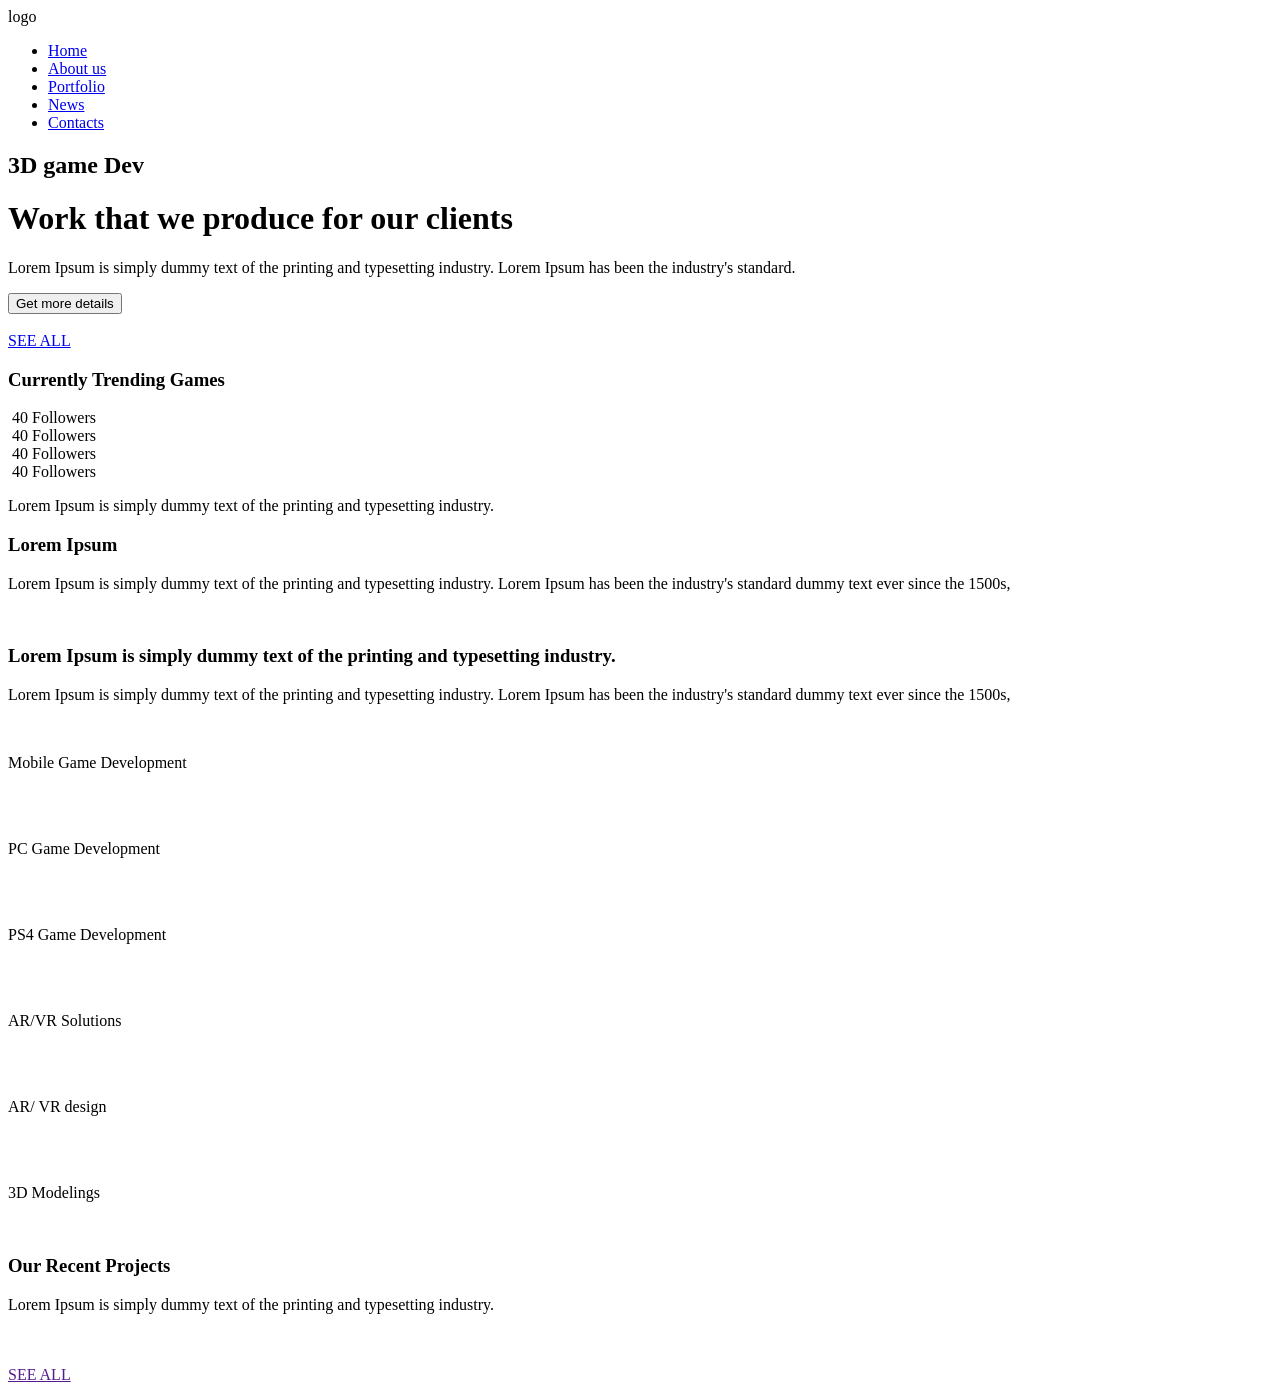
==== index.html @ 563092b5 "Add files via upload" ====
<!DOCTYPE html>
<html lang="en">
<head>
    <meta charset="UTF-8">
    <meta name="viewport" content="width=device-width, initial-scale=1.0">
    <title>Game Website</title>
    <link rel="stylesheet" href = "/css/main.css">
</head>
<body>
    <div class="wrapper">
        <header class = "container">
            <span class = "logo">logo</span>
            <nav>
             <ul>
                  <li class = "active"><a href = "#">Home</a></li>
                  <li><a href = "#">About us</a></li>
                 <li><a href = "#">Portfolio</a></li>
                 <li><a href = "#">News</a></li>
                 <li class = "btn"><a href = "#">Contacts</a></li>
              </ul>
         </nav>
        </header>

         <div class="hero container">
            <div class="hero--info">
                <h2>3D game Dev</h2>
                <h1>Work that we produce for our clients</h1>
                <p>Lorem Ipsum is simply dummy text of the printing and typesetting industry. Lorem Ipsum has been the industry's standard.</p>
                <button class="btn">Get more details</button>
            </div>
            <img src="img/joystick.svg" alt="">
        </div>
        <div class="container trending">
            <a href="#" class="see-all">SEE ALL</a>
            <h3>Currently Trending Games</h3>
            <div class="games">
                <div class="block">
                    <img src="/img/game1.png" alt="">
                    <span><img src="/img/fire.svg" alt="">40 Followers</span>
                </div>
                <div class="block">
                    <img src="/img/game2.png" alt="">
                    <span><img src="/img/fire.svg" alt="">40 Followers</span>
                </div>
                <div class="block">
                    <img src="/img/game3.png" alt="">
                    <span><img src="/img/fire.svg" alt="">40 Followers</span>
                </div>
                <div class="block">
                    <img src="/img/game4.png" alt="">
                    <span><img src="/img/fire.svg" alt="">40 Followers</span>
                </div>
            </div>
        </div>
        <div class="container big-text">
            <p>Lorem Ipsum is simply dummy text of the printing and typesetting industry.</p>
        </div>
        <div class="conteiner banner">
            <h3>Lorem Ipsum</h3>
            <p>Lorem Ipsum is simply dummy text of the printing and typesetting industry. Lorem Ipsum has been the industry's standard dummy text ever since the 1500s,</p>
        <img src="/img/banner.png" alt="">
        </div>
    </div>
    <div class="features">
        <div class="container">
            <h3>Lorem Ipsum is simply dummy text of the printing and typesetting industry.</h3>
            <p>Lorem Ipsum is simply dummy text of the printing and typesetting industry. Lorem Ipsum has been the industry's standard dummy text ever since the 1500s,</p>
            <div class="info">
                <div class="block">
                    <img src="/img/feature1.png" alt="">
                    <p>Mobile Game Development</p>
                    <img src="/img/arrow.png" alt="">
                </div>
                <div class="block">
                    <img src="/img/feature2.png" alt="">
                    <p>PC Game Development</p>
                    <img src="/img/arrow.png" alt="">
                </div>
                <div class="block">
                    <img src="/img/feature3.png" alt="">
                    <p>PS4 Game Development</p>
                    <img src="/img/arrow.png" alt="">
                </div>
                <div class="block">
                    <img src="/img/feature4.png" alt="">
                    <p>AR/VR Solutions</p>
                    <img src="/img/arrow.png" alt="">
                </div>
                <div class="block">
                    <img src="/img/feature5.png" alt="">
                    <p>AR/ VR design</p>
                    <img src="/img/arrow.png" alt="">
                </div>
                <div class="block">
                    <img src="/img/feature6.png" alt="">
                    <p>3D Modelings</p>
                    <img src="/img/arrow.png" alt="">
                </div>
            </div>
        </div>
    </div>
    <div class="wrapper">
        <div class="conteiner projects">
            <h3>Our Recent Projects</h3>
            <p>Lorem Ipsum is simply dummy text of the printing and typesetting industry. </p>
            <div class="images">
                <img src="/img/Project1.png" alt="">
                <img src="/img/Project2.png" alt="">
                <img src="/img/Project3.png" alt="">
            </div>
            <div class="images">
                <img src="/img/Project4.png" alt="">
                <img src="/img/Project5.png" alt="">
                <img src="/img/Project6.png" alt="">
            </div>
            <a href="" class="see-all">SEE ALL</a>
        </div>
    </div>
</body>
</html>
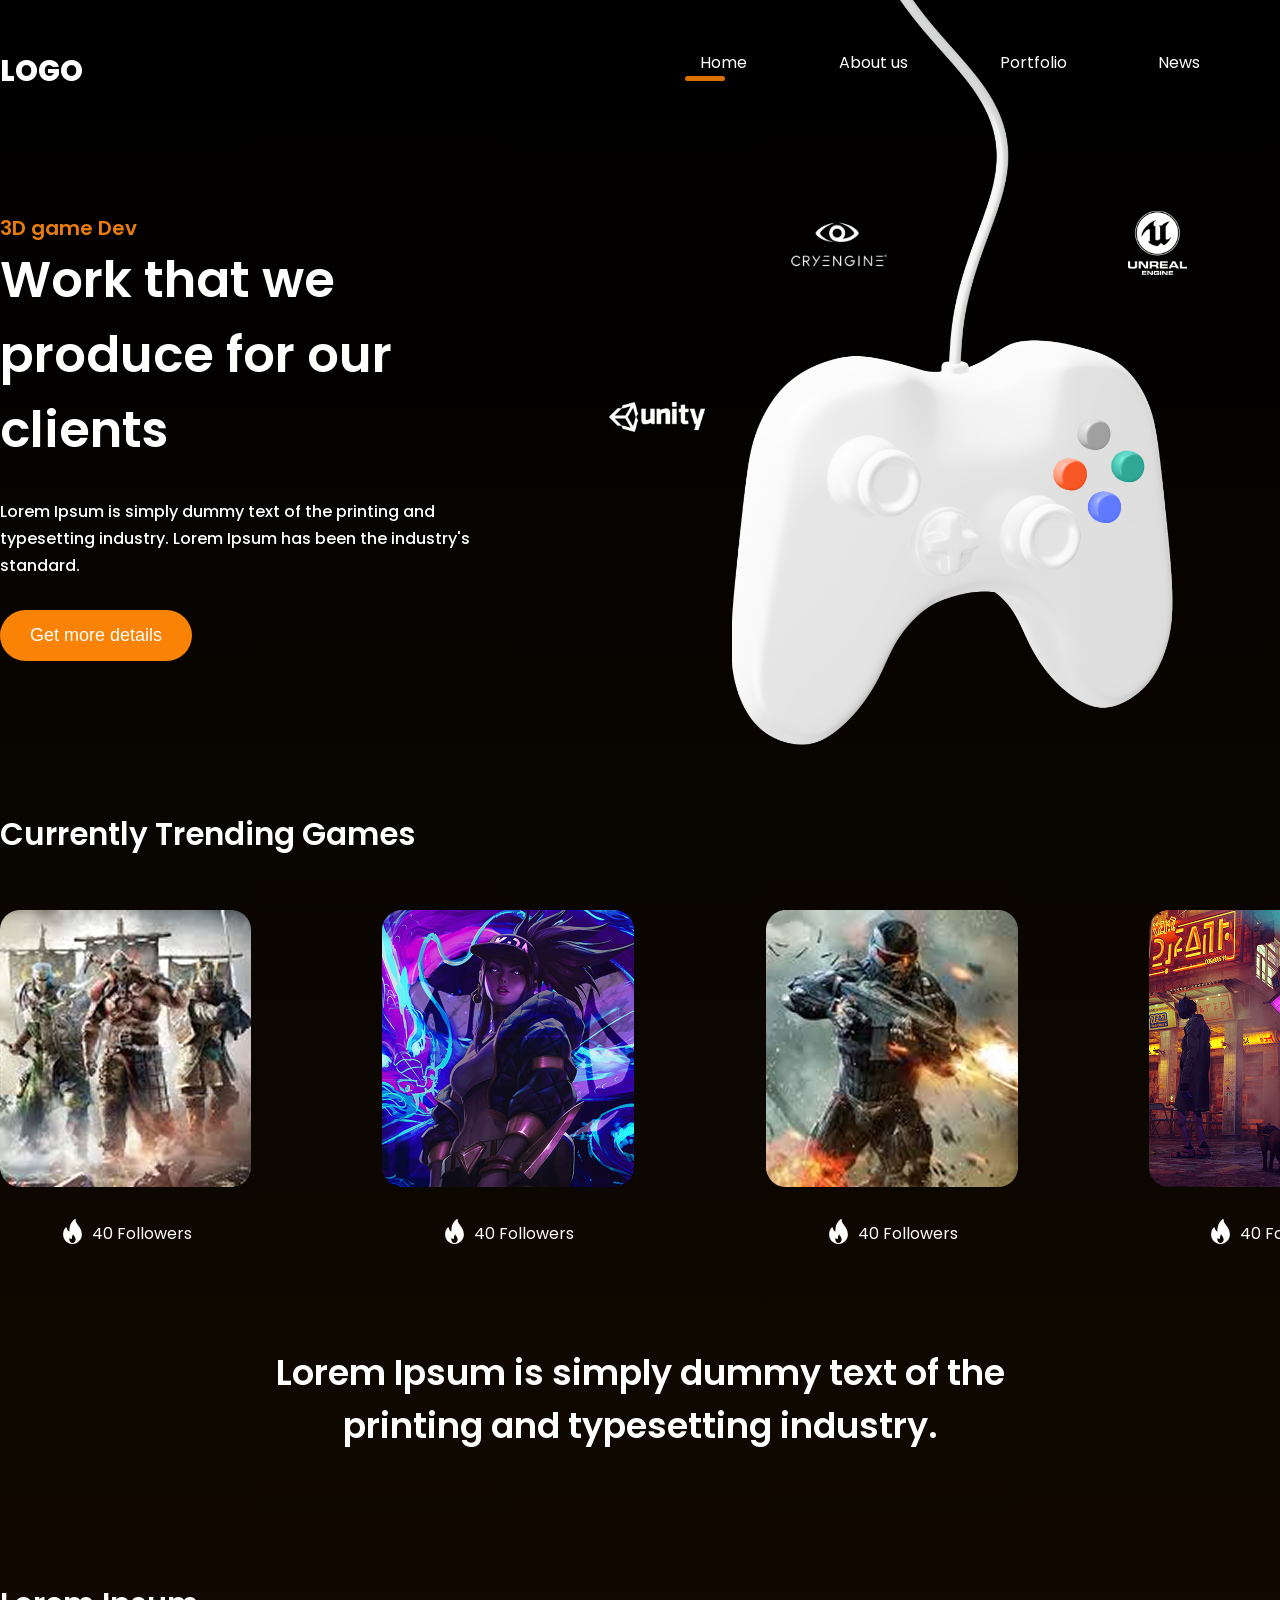
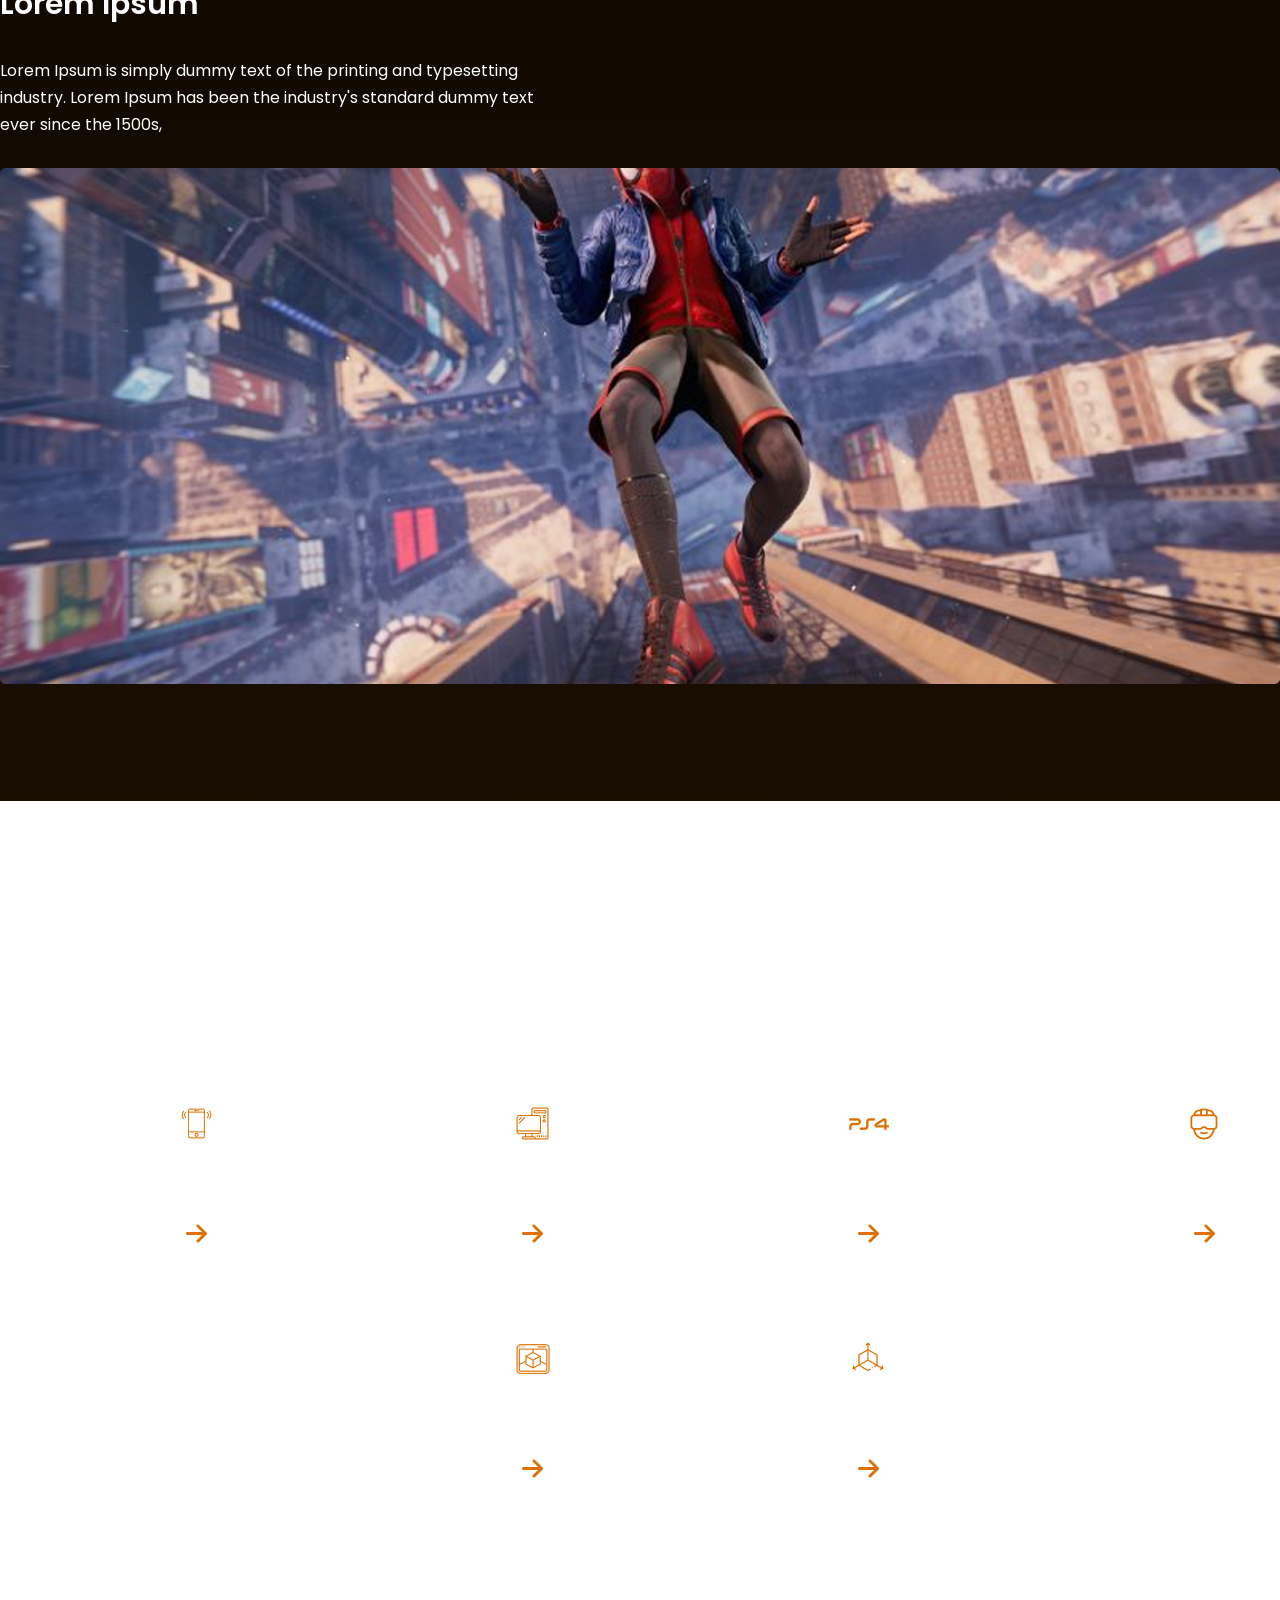
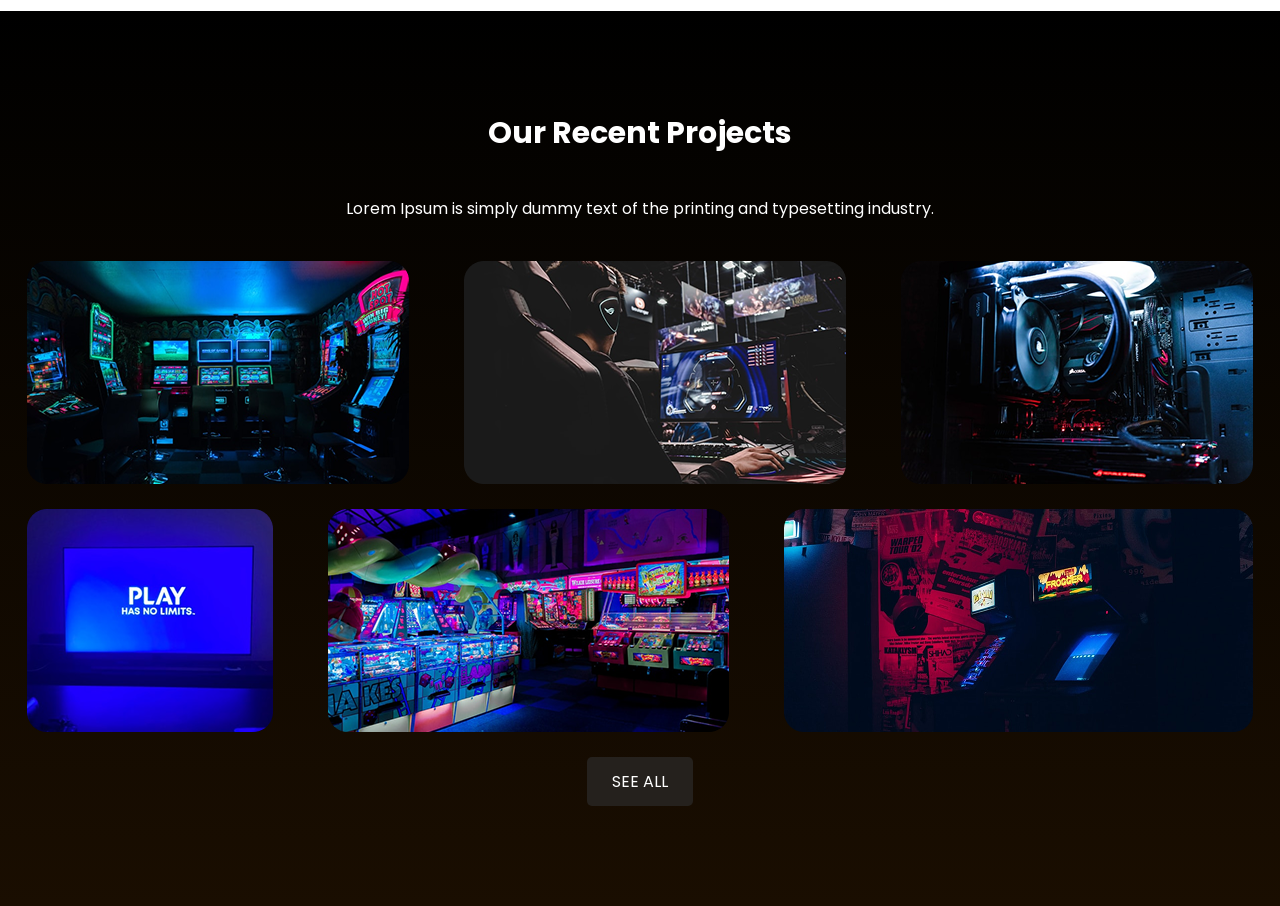
==== commit e8711ce0: "Add files via upload" ====
--- a/index.html
+++ b/index.html
@@ -4,7 +4,7 @@
     <meta charset="UTF-8">
     <meta name="viewport" content="width=device-width, initial-scale=1.0">
     <title>Game Website</title>
-    <link rel="stylesheet" href = "/css/main.css">
+    <link rel="stylesheet" href="/css/main.css">
 </head>
 <body>
     <div class="wrapper">
--- a/css/main.css
+++ b/css/main.css
@@ -0,0 +1,241 @@
+@import url('https://fonts.googleapis.com/css2?family=Poppins:ital,wght@0,100;0,200;0,300;0,400;0,500;0,600;0,700;0,800;0,900;1,100;1,200;1,300;1,400;1,500;1,600;1,700;1,800;1,900&display=swap');
+* {
+    margin: 0;
+    padding: 0;
+}
+
+body {
+    font-family: 'Poppins', sans-serif;
+    font-weight: 400;
+    color: #fff;
+    font-size: 16px;
+}
+a {
+    text-decoration: none; 
+}
+img {
+    max-width: 100%
+}
+.wrapper{
+    background: linear-gradient(180deg,rgba(0, 0, 0, 1) 0%, rgba(26, 14, 1, 1) 100%);
+    width: 100%
+}
+.container{
+    width: 1400px;
+    margin: 0 auto;
+}
+header {
+    padding: 50px 0;
+}
+header .logo{
+    text-transform: uppercase;
+    font-size: 29px;
+    font-weight: 800;
+}
+
+header nav{
+    float: right;
+    width: 50%;
+}
+
+header nav ul{
+    list-style: none;
+    display: flex;
+    justify-content: space-between;
+    z-index: 2;
+    position: relative;
+}
+header nav ul li{
+    display: inline-block;
+}
+header nav ul li a{
+    color: #fff;
+}
+
+header nav ul li.active::after {
+    content: '';
+    display: block;
+    width: 40px;
+    height: 5px;
+    background: #DC7000;
+    position: relative;
+    border-radius: 10px;
+    top: 1px;
+    left: -15px;
+}
+
+header nav ul li:not(.active):not(.btn) a:hover {
+    border-bottom: 5px solid #DC7000;
+}
+
+header nav ul li.btn a {
+    background: #FA9021;
+    padding: 9px 17px;
+    border-radius: 5px;
+    transition: all 500ms ease;
+}
+
+header nav ul li.btn a:hover{
+    background: #a02604;
+}
+
+.hero {
+    padding-bottom: 100px;
+    position: relative;
+    z-index: 1;
+}
+.hero--info {
+    width: 530px;
+    padding-top: 70px;
+}
+.hero--info h2 {
+    color: #E87D0E;
+    font-size: 20px;
+    font-weight: 600;
+}
+.hero--info h1 {
+    font-size: 50px;
+    font-weight: 600;
+}
+
+.hero--info p {
+    font-weight: 500;
+    line-height: 170%;
+    margin: 30px 0;
+}
+.hero--info .btn {
+    background:#FA8305;
+    color:#fff;
+    border-radius: 50px;
+    padding: 15px 30px;
+    border: 0;
+    transition: all 500ms ease;
+    font-size: 18px;
+}
+.hero--info .btn:hover {
+    cursor: pointer;
+    transform: scale(1.1);
+}
+.hero img {
+    position: absolute;
+    top: -150px;
+    right: 0;
+}
+.trending{
+    padding-top: 50px;
+}
+.trending h3{
+    font-weight:600;
+    font-size:31px
+}
+
+.trending .see-all, .projects .see-all{
+    color: #fff;
+    background: #25211d;
+    border-radius: 5px;
+    padding: 12px 23px;
+    float: right;
+    display: block;
+    transition: all 500ms ease;
+}
+
+.trending .see-all:hover, .projects .see-all:hover{
+    transform: scale(1.1);
+}
+.trending .games{
+    display: flex;
+    justify-content: space-between;
+    width: 100%;
+    padding: 50px 0;
+}
+
+.trending .games span{
+    display: block;
+    text-align:center;
+    margin-top: 20px;
+}
+
+.trending .games span img{
+    position:relative;
+    top: 5px;
+    margin-right: 7px;
+}
+
+.big-text {
+    padding: 50px 0;
+    font-size: 35px;
+    font-weight: 600;
+    text-align: center;
+    width: 800px;
+}
+.banner {
+    padding: 80px 0;
+}
+.banner h3{
+    font-size: 30px;
+    font-weight: 600;
+    margin-bottom: 30px;
+}
+
+.banner p{
+    line-height: 170%;
+    margin-bottom: 30px;
+    width: 550px;
+}
+
+.banner img{
+    width: 100%;
+    margin-bottom: 30px;
+}
+.features{
+    background: url('/img/BG.png') no-repeat center center fixed;
+    background-size: cover;
+    padding: 80px 0;
+}
+
+.features h3, 
+.features p{
+    margin-bottom: 20px;
+    text-align: center;
+    max-width: 800px;
+    margin-left: auto;
+    margin-right: auto;
+}
+.features h3{
+    font-size: 30px;
+}
+.features .info{
+    display: flex;
+    justify-content: center;
+    flex-wrap: wrap;
+}
+.features .info .block{
+    text-align: center;
+    width: 20%;
+    margin: 30px 2%;
+}
+.features .info .block img{
+    margin-bottom: 15px;
+}
+.projects {
+    padding: 100px 0;
+}
+.projects h3 {
+    font-size: 30px;
+    text-align: center;
+}
+.projects p {
+    margin: 40px 0;
+    text-align: center;
+}
+.projects .images{
+    display: flex;
+    justify-content: space-around;
+    margin-bottom: 25px;
+}
+.projects .see-all{
+    float: none;
+    width: 60px;
+    text-align: center;
+    margin: 0 auto;
+}
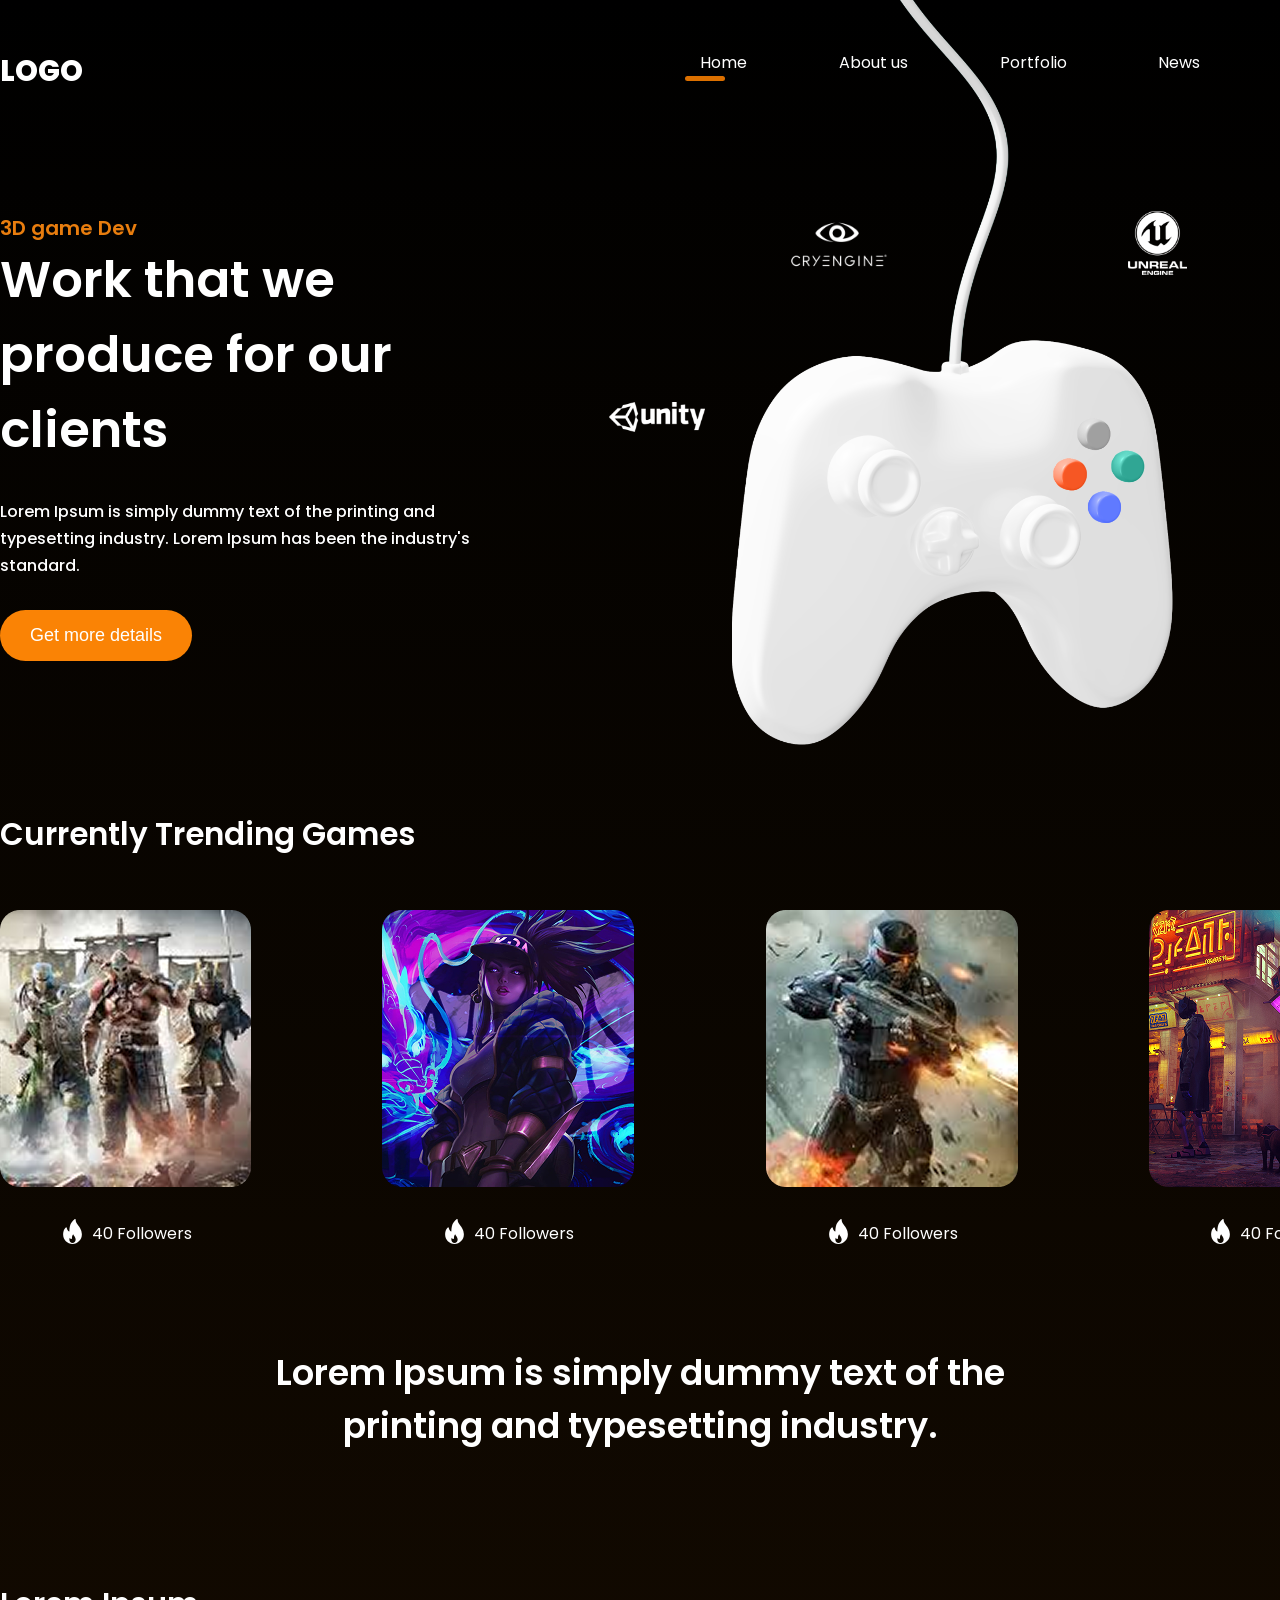
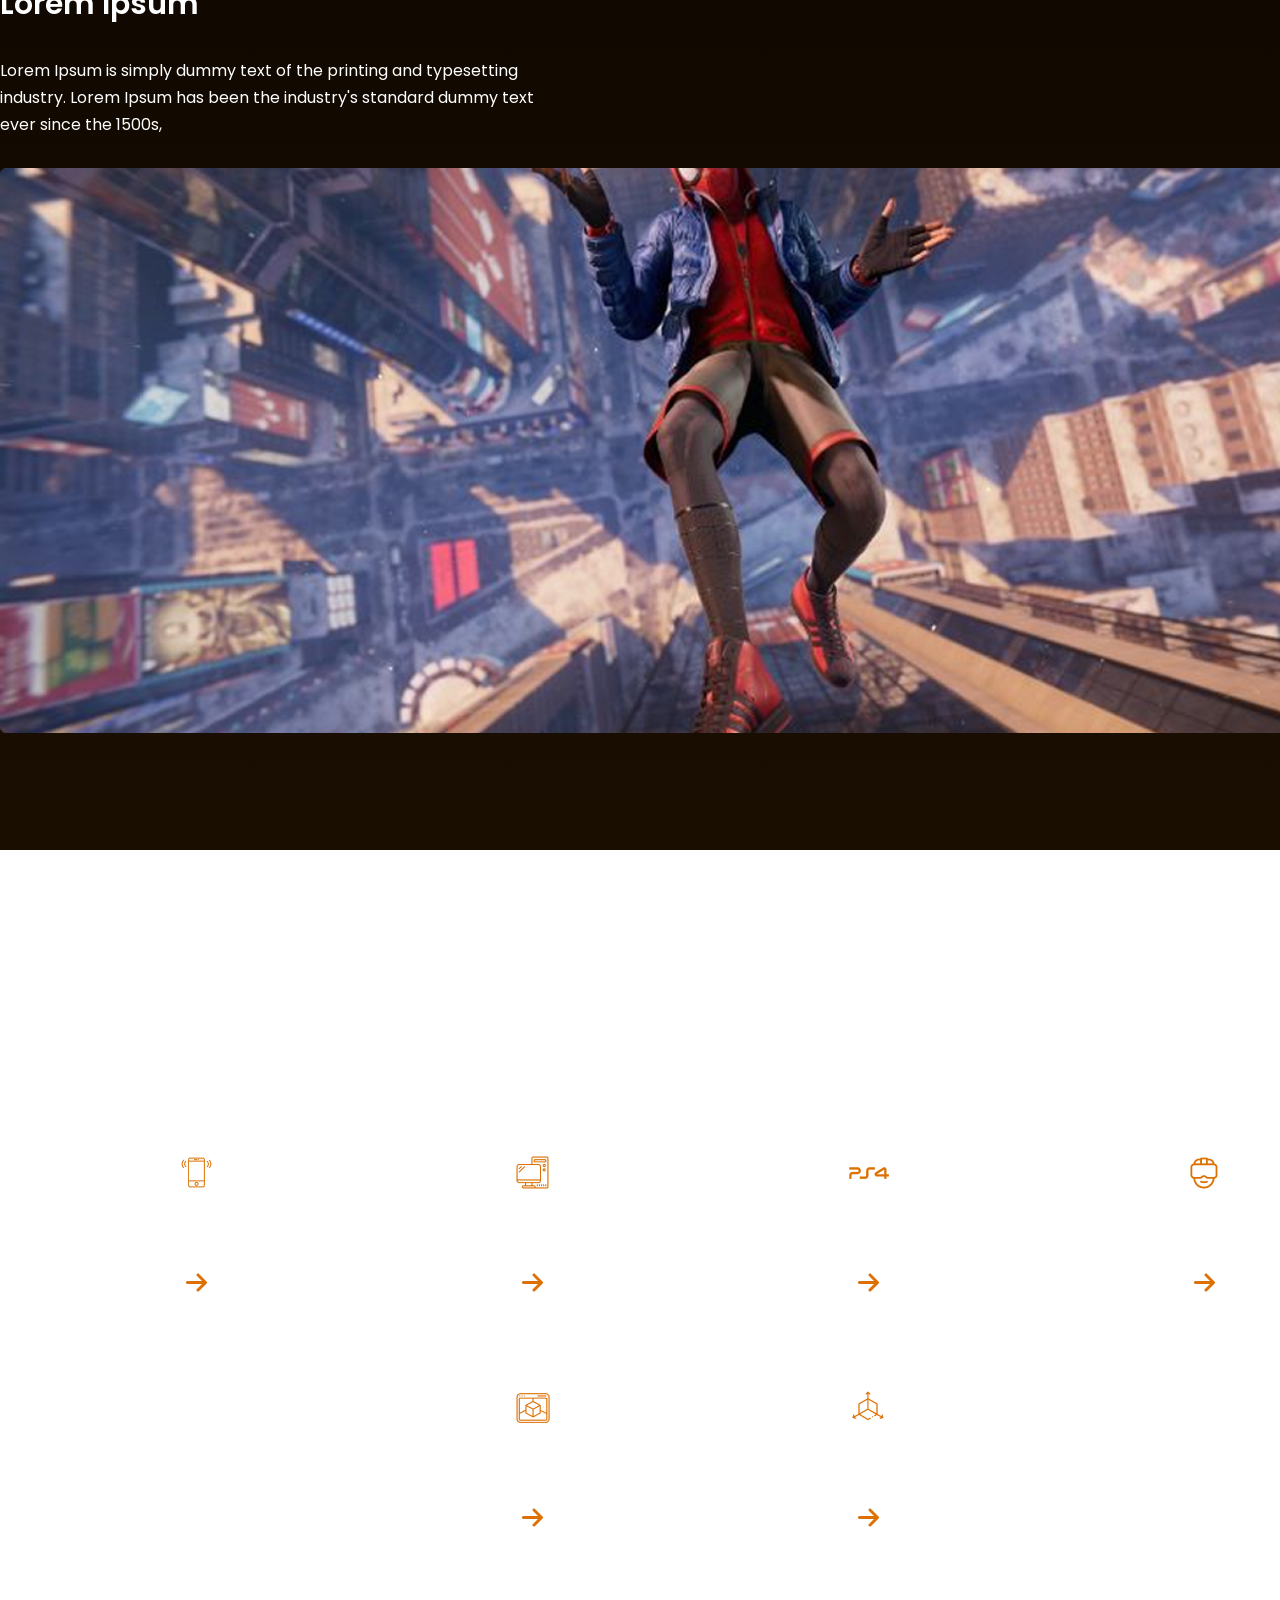
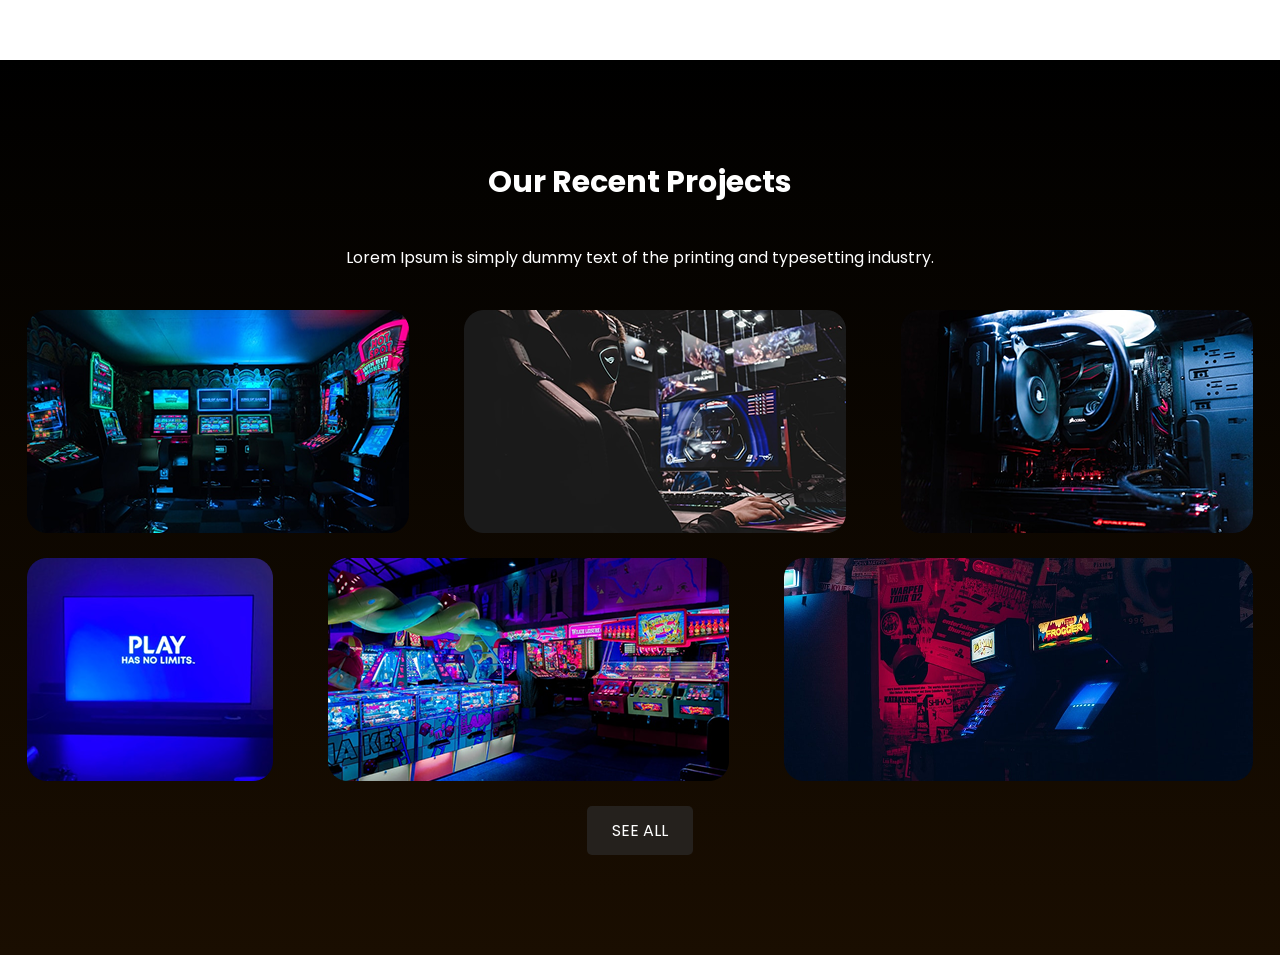
==== commit cf44a74c: "Add files via upload" ====
--- a/index.html
+++ b/index.html
@@ -4,7 +4,7 @@
     <meta charset="UTF-8">
     <meta name="viewport" content="width=device-width, initial-scale=1.0">
     <title>Game Website</title>
-    <link rel="stylesheet" href="/css/main.css">
+    <link rel="stylesheet" href="css/main.css">
 </head>
 <body>
     <div class="wrapper">
@@ -35,30 +35,30 @@
             <h3>Currently Trending Games</h3>
             <div class="games">
                 <div class="block">
-                    <img src="/img/game1.png" alt="">
-                    <span><img src="/img/fire.svg" alt="">40 Followers</span>
+                    <img src="img/game1.png" alt="">
+                    <span><img src="img/fire.svg" alt="">40 Followers</span>
                 </div>
                 <div class="block">
-                    <img src="/img/game2.png" alt="">
-                    <span><img src="/img/fire.svg" alt="">40 Followers</span>
+                    <img src="img/game2.png" alt="">
+                    <span><img src="img/fire.svg" alt="">40 Followers</span>
                 </div>
                 <div class="block">
-                    <img src="/img/game3.png" alt="">
-                    <span><img src="/img/fire.svg" alt="">40 Followers</span>
+                    <img src="img/game3.png" alt="">
+                    <span><img src="img/fire.svg" alt="">40 Followers</span>
                 </div>
                 <div class="block">
-                    <img src="/img/game4.png" alt="">
-                    <span><img src="/img/fire.svg" alt="">40 Followers</span>
+                    <img src="img/game4.png" alt="">
+                    <span><img src="img/fire.svg" alt="">40 Followers</span>
                 </div>
             </div>
         </div>
         <div class="container big-text">
             <p>Lorem Ipsum is simply dummy text of the printing and typesetting industry.</p>
         </div>
-        <div class="conteiner banner">
+        <div class="container banner">
             <h3>Lorem Ipsum</h3>
             <p>Lorem Ipsum is simply dummy text of the printing and typesetting industry. Lorem Ipsum has been the industry's standard dummy text ever since the 1500s,</p>
-        <img src="/img/banner.png" alt="">
+            <img src="img/banner.png" alt="">
         </div>
     </div>
     <div class="features">
@@ -67,34 +67,34 @@
             <p>Lorem Ipsum is simply dummy text of the printing and typesetting industry. Lorem Ipsum has been the industry's standard dummy text ever since the 1500s,</p>
             <div class="info">
                 <div class="block">
-                    <img src="/img/feature1.png" alt="">
+                    <img src="img/feature1.png" alt="">
                     <p>Mobile Game Development</p>
-                    <img src="/img/arrow.png" alt="">
+                    <img src="img/arrow.png" alt="">
                 </div>
                 <div class="block">
-                    <img src="/img/feature2.png" alt="">
+                    <img src="img/feature2.png" alt="">
                     <p>PC Game Development</p>
-                    <img src="/img/arrow.png" alt="">
+                    <img src="img/arrow.png" alt="">
                 </div>
                 <div class="block">
-                    <img src="/img/feature3.png" alt="">
+                    <img src="img/feature3.png" alt="">
                     <p>PS4 Game Development</p>
-                    <img src="/img/arrow.png" alt="">
+                    <img src="img/arrow.png" alt="">
                 </div>
                 <div class="block">
-                    <img src="/img/feature4.png" alt="">
+                    <img src="img/feature4.png" alt="">
                     <p>AR/VR Solutions</p>
-                    <img src="/img/arrow.png" alt="">
+                    <img src="img/arrow.png" alt="">
                 </div>
                 <div class="block">
-                    <img src="/img/feature5.png" alt="">
+                    <img src="img/feature5.png" alt="">
                     <p>AR/ VR design</p>
-                    <img src="/img/arrow.png" alt="">
+                    <img src="img/arrow.png" alt="">
                 </div>
                 <div class="block">
-                    <img src="/img/feature6.png" alt="">
+                    <img src="img/feature6.png" alt="">
                     <p>3D Modelings</p>
-                    <img src="/img/arrow.png" alt="">
+                    <img src="img/arrow.png" alt="">
                 </div>
             </div>
         </div>
@@ -104,14 +104,14 @@
             <h3>Our Recent Projects</h3>
             <p>Lorem Ipsum is simply dummy text of the printing and typesetting industry. </p>
             <div class="images">
-                <img src="/img/Project1.png" alt="">
-                <img src="/img/Project2.png" alt="">
-                <img src="/img/Project3.png" alt="">
+                <img src="img/Project1.png" alt="">
+                <img src="img/Project2.png" alt="">
+                <img src="img/Project3.png" alt="">
             </div>
             <div class="images">
-                <img src="/img/Project4.png" alt="">
-                <img src="/img/Project5.png" alt="">
-                <img src="/img/Project6.png" alt="">
+                <img src="img/Project4.png" alt="">
+                <img src="img/Project5.png" alt="">
+                <img src="img/Project6.png" alt="">
             </div>
             <a href="" class="see-all">SEE ALL</a>
         </div>
--- a/css/main.css
+++ b/css/main.css
@@ -181,6 +181,7 @@
     line-height: 170%;
     margin-bottom: 30px;
     width: 550px;
+
 }
 
 .banner img{
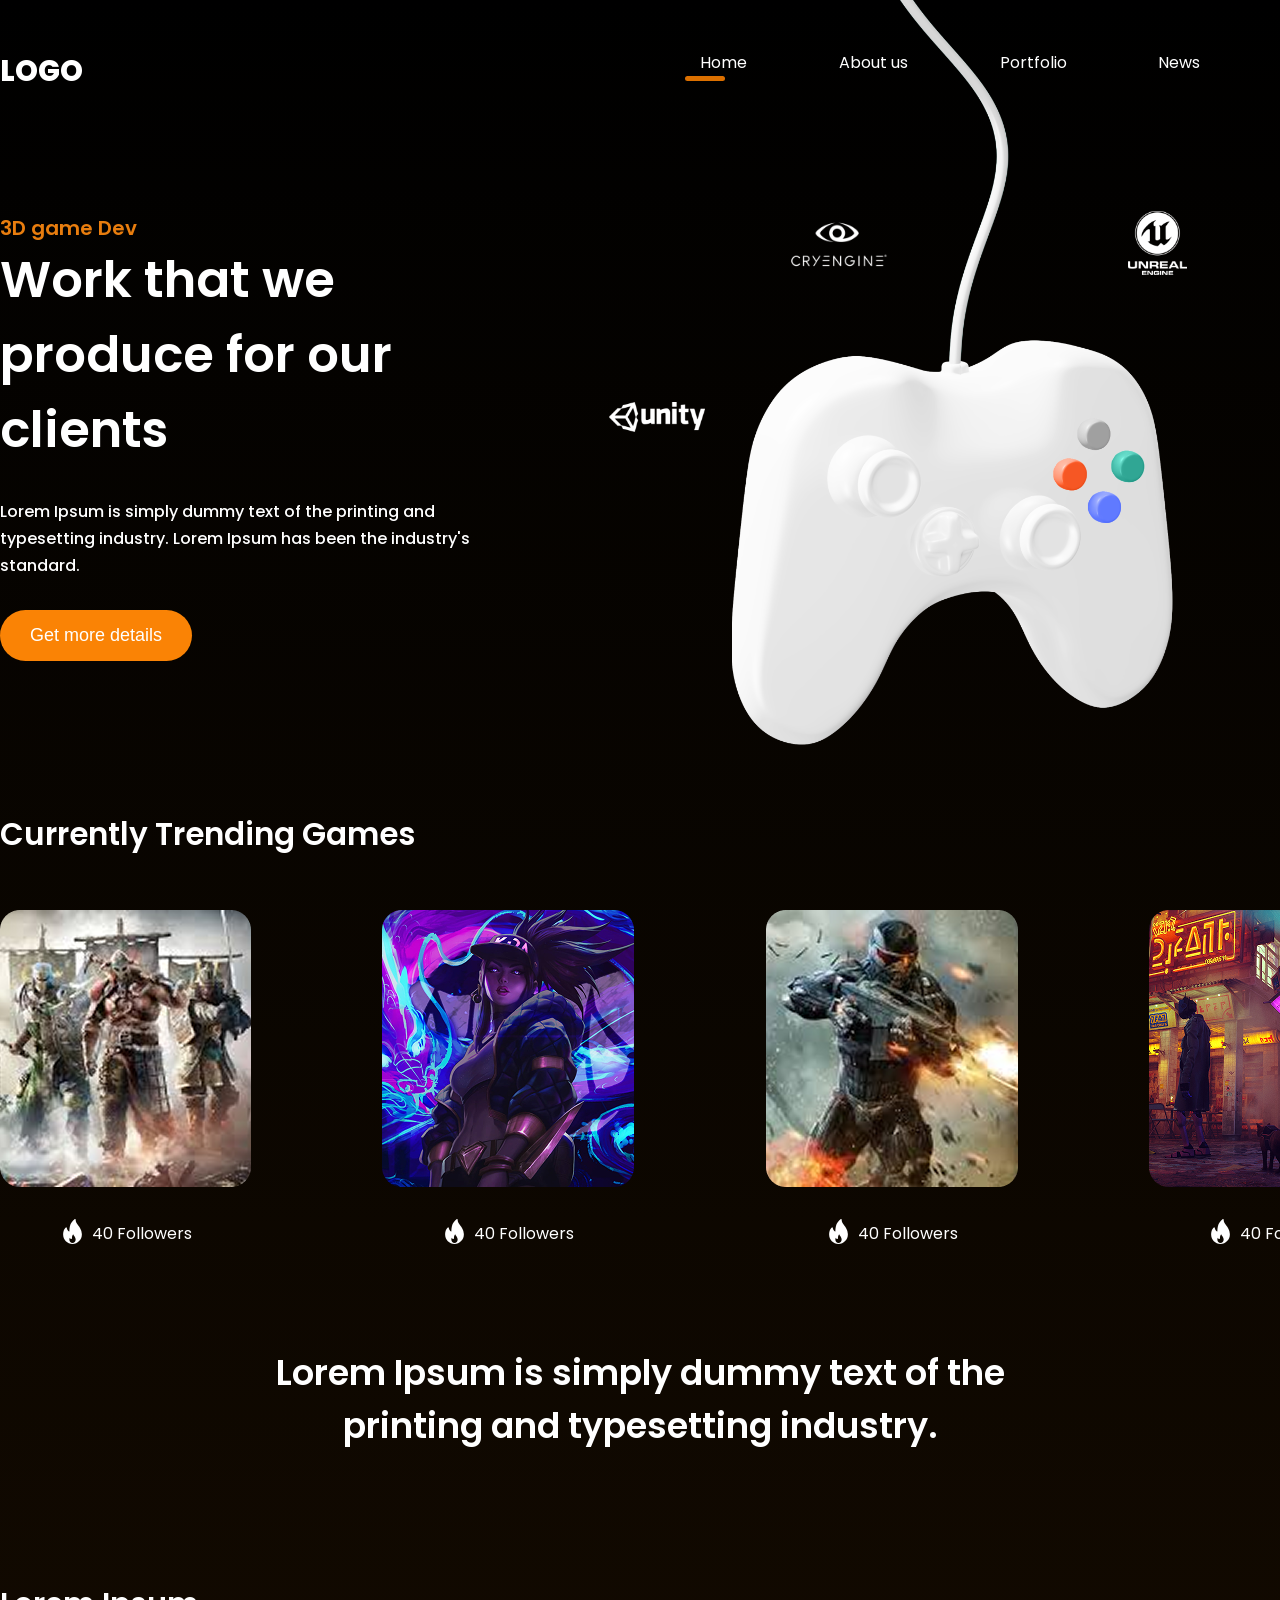
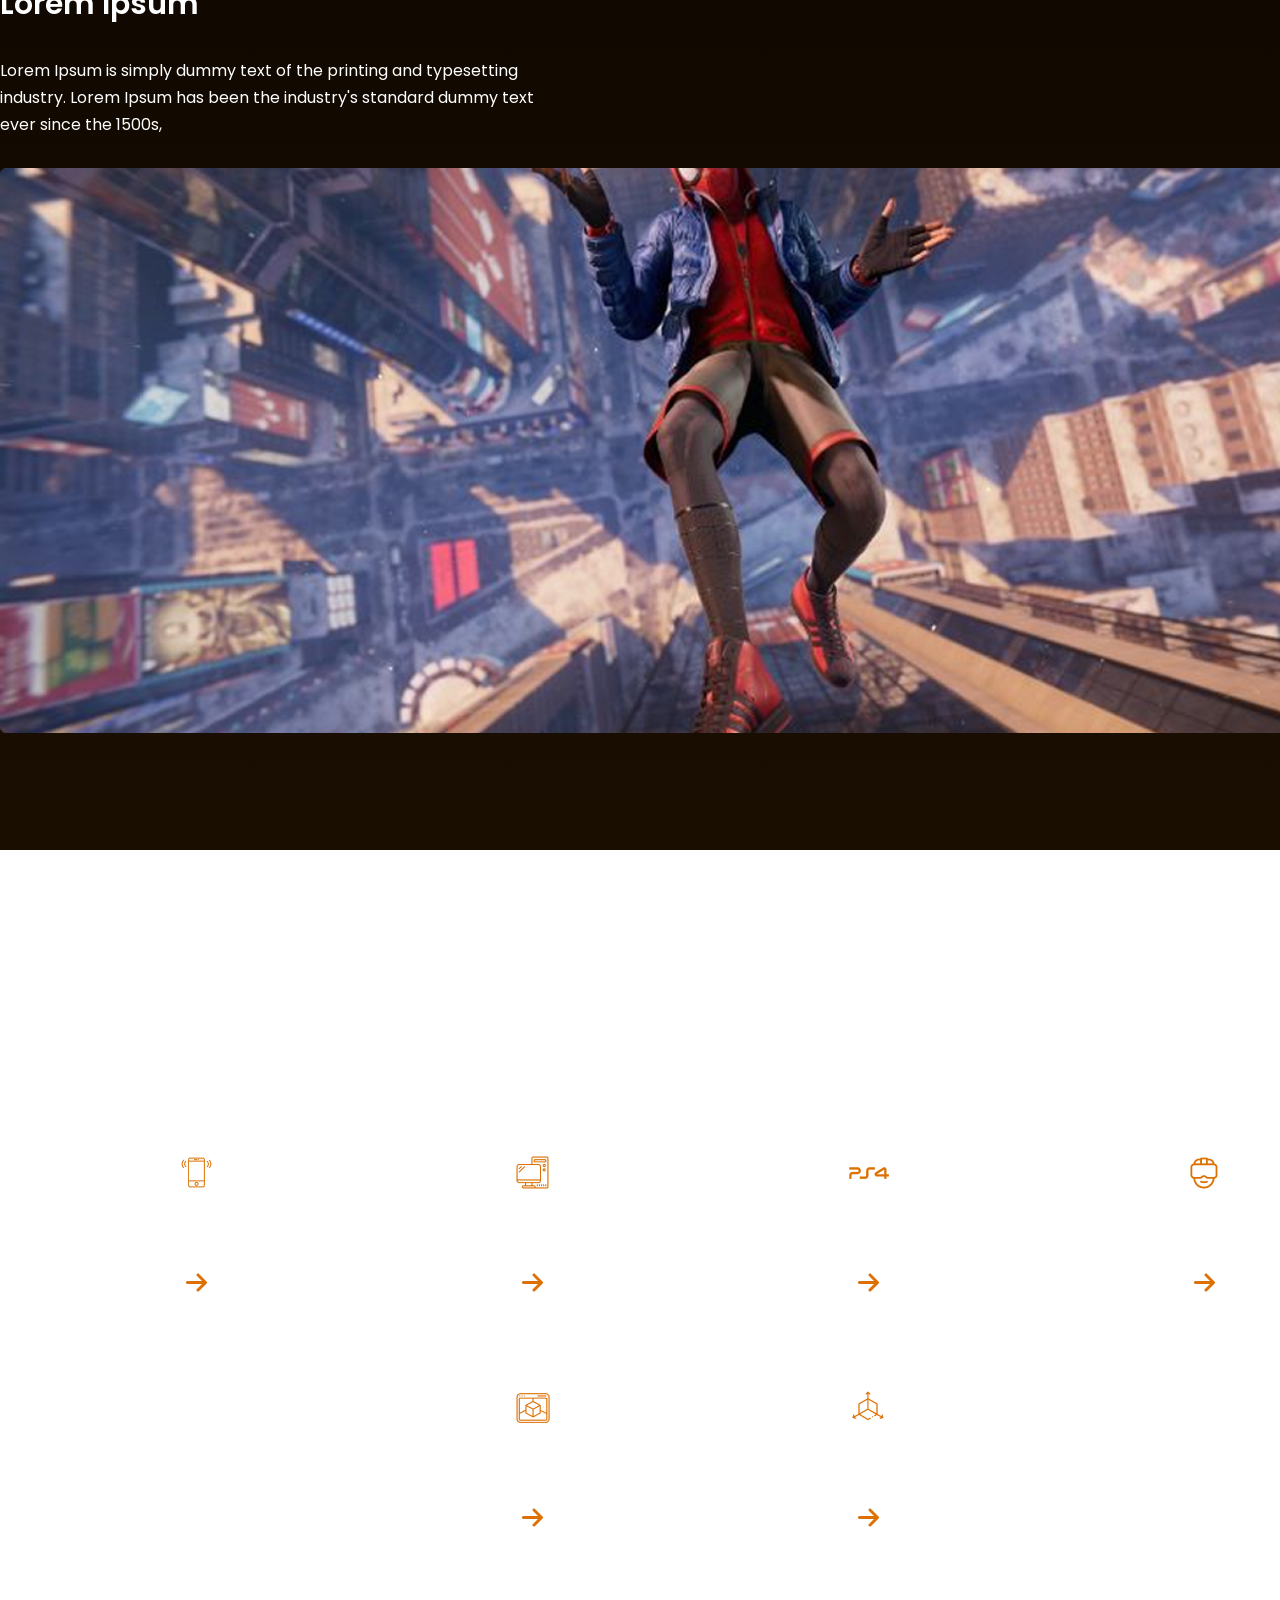
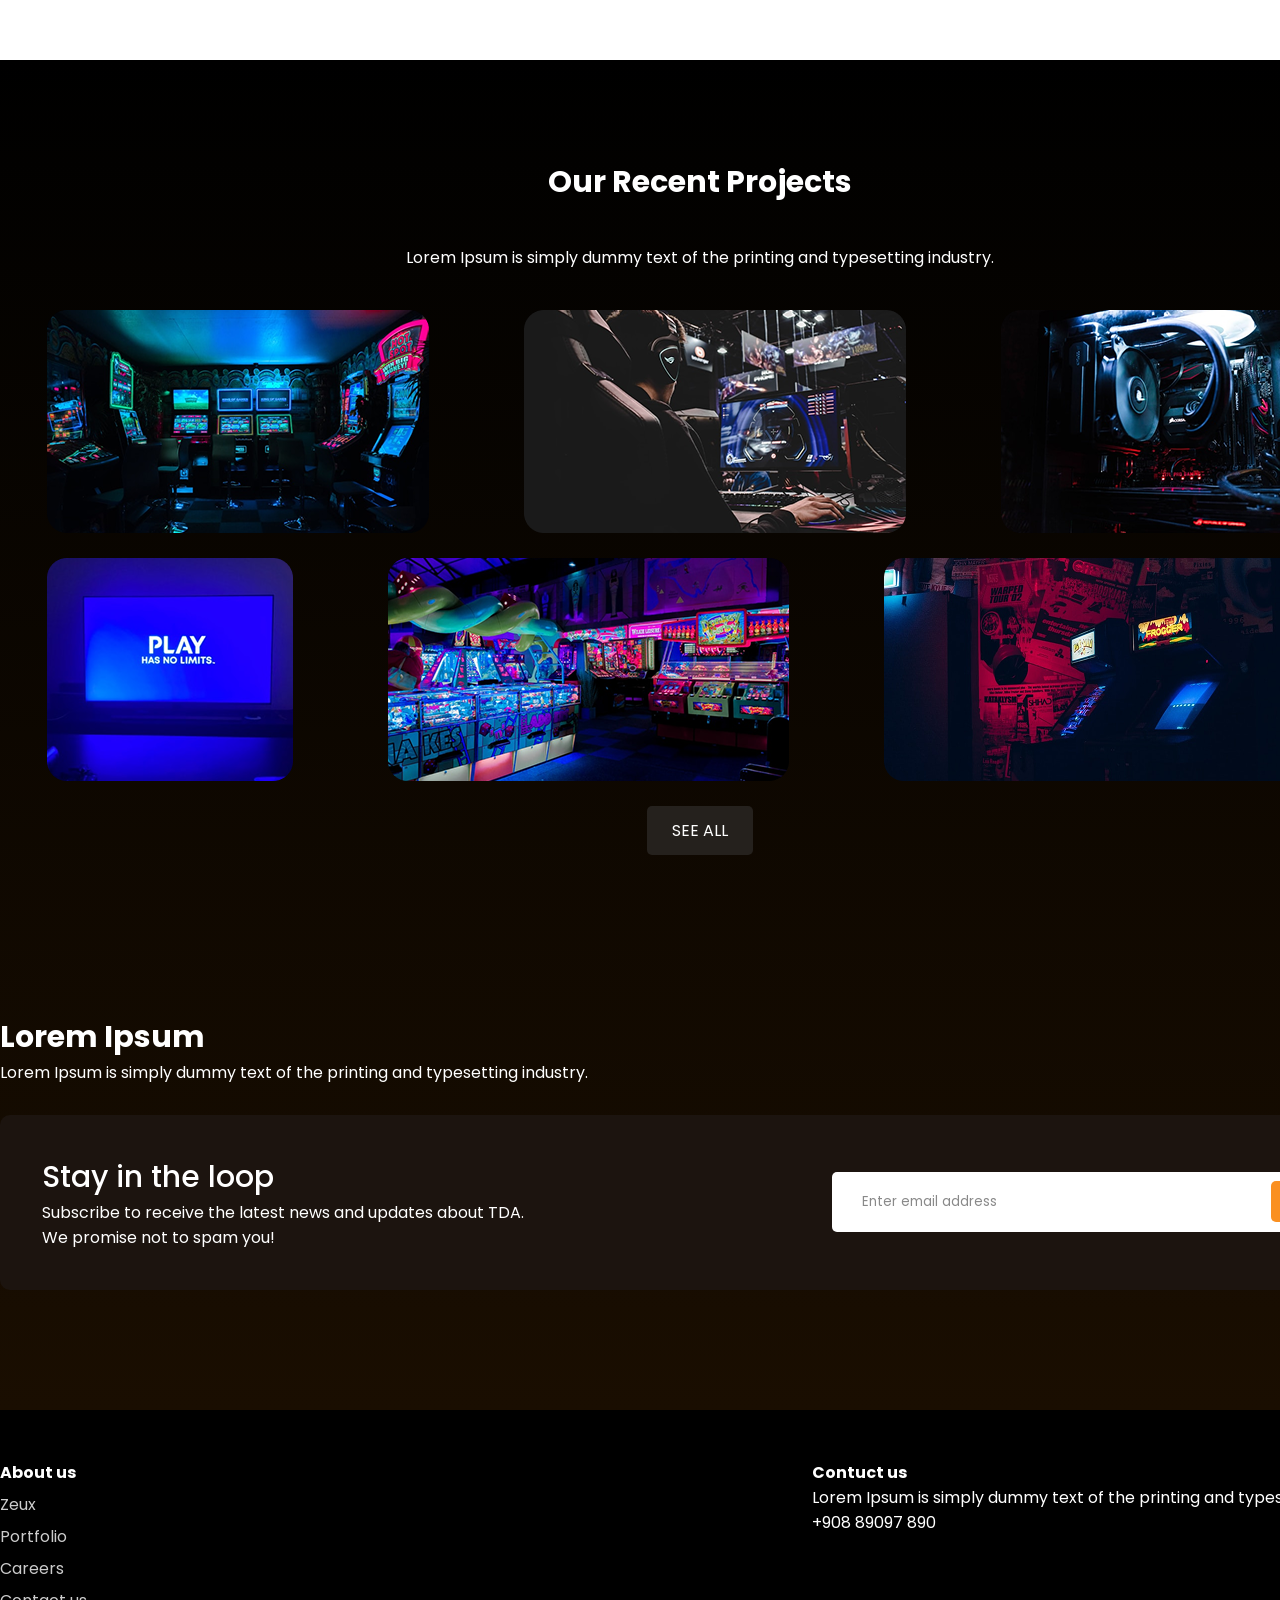
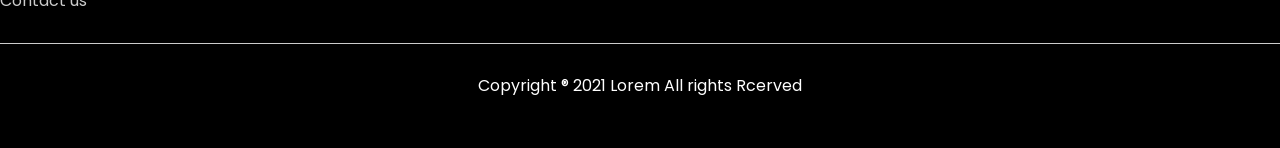
==== commit d2a5cbc3: "Add files via upload" ====
--- a/index.html
+++ b/index.html
@@ -100,7 +100,7 @@
         </div>
     </div>
     <div class="wrapper">
-        <div class="conteiner projects">
+        <div class="container projects">
             <h3>Our Recent Projects</h3>
             <p>Lorem Ipsum is simply dummy text of the printing and typesetting industry. </p>
             <div class="images">
@@ -115,6 +115,49 @@
             </div>
             <a href="" class="see-all">SEE ALL</a>
         </div>
+        <div class="container email">
+            <h3>Lorem Ipsum</h3>
+            <p>Lorem Ipsum is simply dummy text of the printing and typesetting industry. </p>
+            <div class="block">
+                <div>
+                    <h4>Stay in the loop</h4>
+                    <p>Subscribe to receive the latest news and updates about TDA.
+                    We promise not to spam you!</p>
+                </div>
+                <div>
+                    <input type="email" id="emailField" placeholder="Enter email address">
+                    <button onclick="checkEmail()">Continue</button>
+                </div>
+            </div>
+        </div>
     </div>
+    <footer>
+        <div class="blocks container">
+            <div>
+                <h4>About us</h4>
+                <ul>
+                    <li>Zeux</li>
+                    <li>Portfolio</li>
+                    <li>Careers</li>
+                    <li>Contact us</li>
+                </ul>
+            </div>
+            <div>
+                <h4>Contuct us</h4>
+                <p>Lorem Ipsum is simply dummy text of the printing and typesetting industry. </p>
+                <p>+908 89097 890</p>
+            </div>
+        </div>
+        <hr>
+        <p>Copyright ® 2021 Lorem All rights Rcerved</p>
+    </footer>
+    <script>
+        function checkEmail(){
+            let email = document.querySelector('#emailField').value;
+            if(!email.includes('@')) alert('Нет символа @');
+            else if(!email.includes('@')) alert('Нет символа .');
+            else alert('Всё отлично!');
+        }
+    </script>
 </body>
 </html>
--- a/css/main.css
+++ b/css/main.css
@@ -27,7 +27,7 @@
 header {
     padding: 50px 0;
 }
-header .logo{
+header .logo, footer .blocks .logo{
     text-transform: uppercase;
     font-size: 29px;
     font-weight: 800;
@@ -68,14 +68,14 @@
     border-bottom: 5px solid #DC7000;
 }
 
-header nav ul li.btn a {
+header nav ul li.btn, .email .block button {
     background: #FA9021;
     padding: 9px 17px;
     border-radius: 5px;
     transition: all 500ms ease;
 }
 
-header nav ul li.btn a:hover{
+header nav ul li.btn a:hover, .email .block button:hover{
     background: #a02604;
 }
 
@@ -189,7 +189,7 @@
     margin-bottom: 30px;
 }
 .features{
-    background: url('/img/BG.png') no-repeat center center fixed;
+    background: url('../img/BG.png') no-repeat center center fixed;
     background-size: cover;
     padding: 80px 0;
 }
@@ -239,4 +239,88 @@
     width: 60px;
     text-align: center;
     margin: 0 auto;
+}
+.email{
+    padding-bottom: 120px;
+}
+.email h3{
+    margin-top: 60px;
+    font-size: 30px;
+}
+.email .block{
+    background: #1C140F;
+    margin-top: 30px;
+    border-radius: 10px;
+    padding: 40px 3%;
+    width: 94%;
+    display: flex;
+    justify-content: space-between;
+    align-items: center;
+}
+
+.email .block h4{
+    font-size: 30px;
+    font-weight: 500;
+}
+.email .block p{
+    width: 500px;
+}
+.email .block input {
+    background: #fff;
+    outline: none;
+    border: 0;
+    border-radius: 5px;
+    width: 380px;
+    font-family: 'Poppins', sans-serif;
+    font-weight: 400;
+    padding: 20px 30px;
+    position: relative;
+    right: -95px;
+    z-index: 1;
+    padding-right: 120px;
+}
+.email .block input::placeholder {
+    color: #898989;
+}
+
+.email .block button{
+    cursor: pointer;
+    border: 0;
+    padding: 13px 17px;
+    position: relative;
+    z-index: 2;
+    color:#fff;
+}
+footer{
+    background: #000;
+    padding: 50px 0;
+}
+footer .blocks{
+    display: flex;
+    justify-content: space-between;
+}
+footer .block p {
+    width: 300px;
+    margin: 15px 0;
+}
+
+footer .block h4 {
+    font-weight: 500;
+    font-size: 17px;
+}
+footer .blocks ul {
+    list-style: none;
+}
+footer .blocks ul li{
+    margin-top: 7px;
+    opacity: 0.8;
+}
+footer hr {
+    margin: 30px 0;
+    border: 0;
+    height: 0.6px;
+    background: #ccc;
+}
+footer > p{
+    text-align: center;
 }
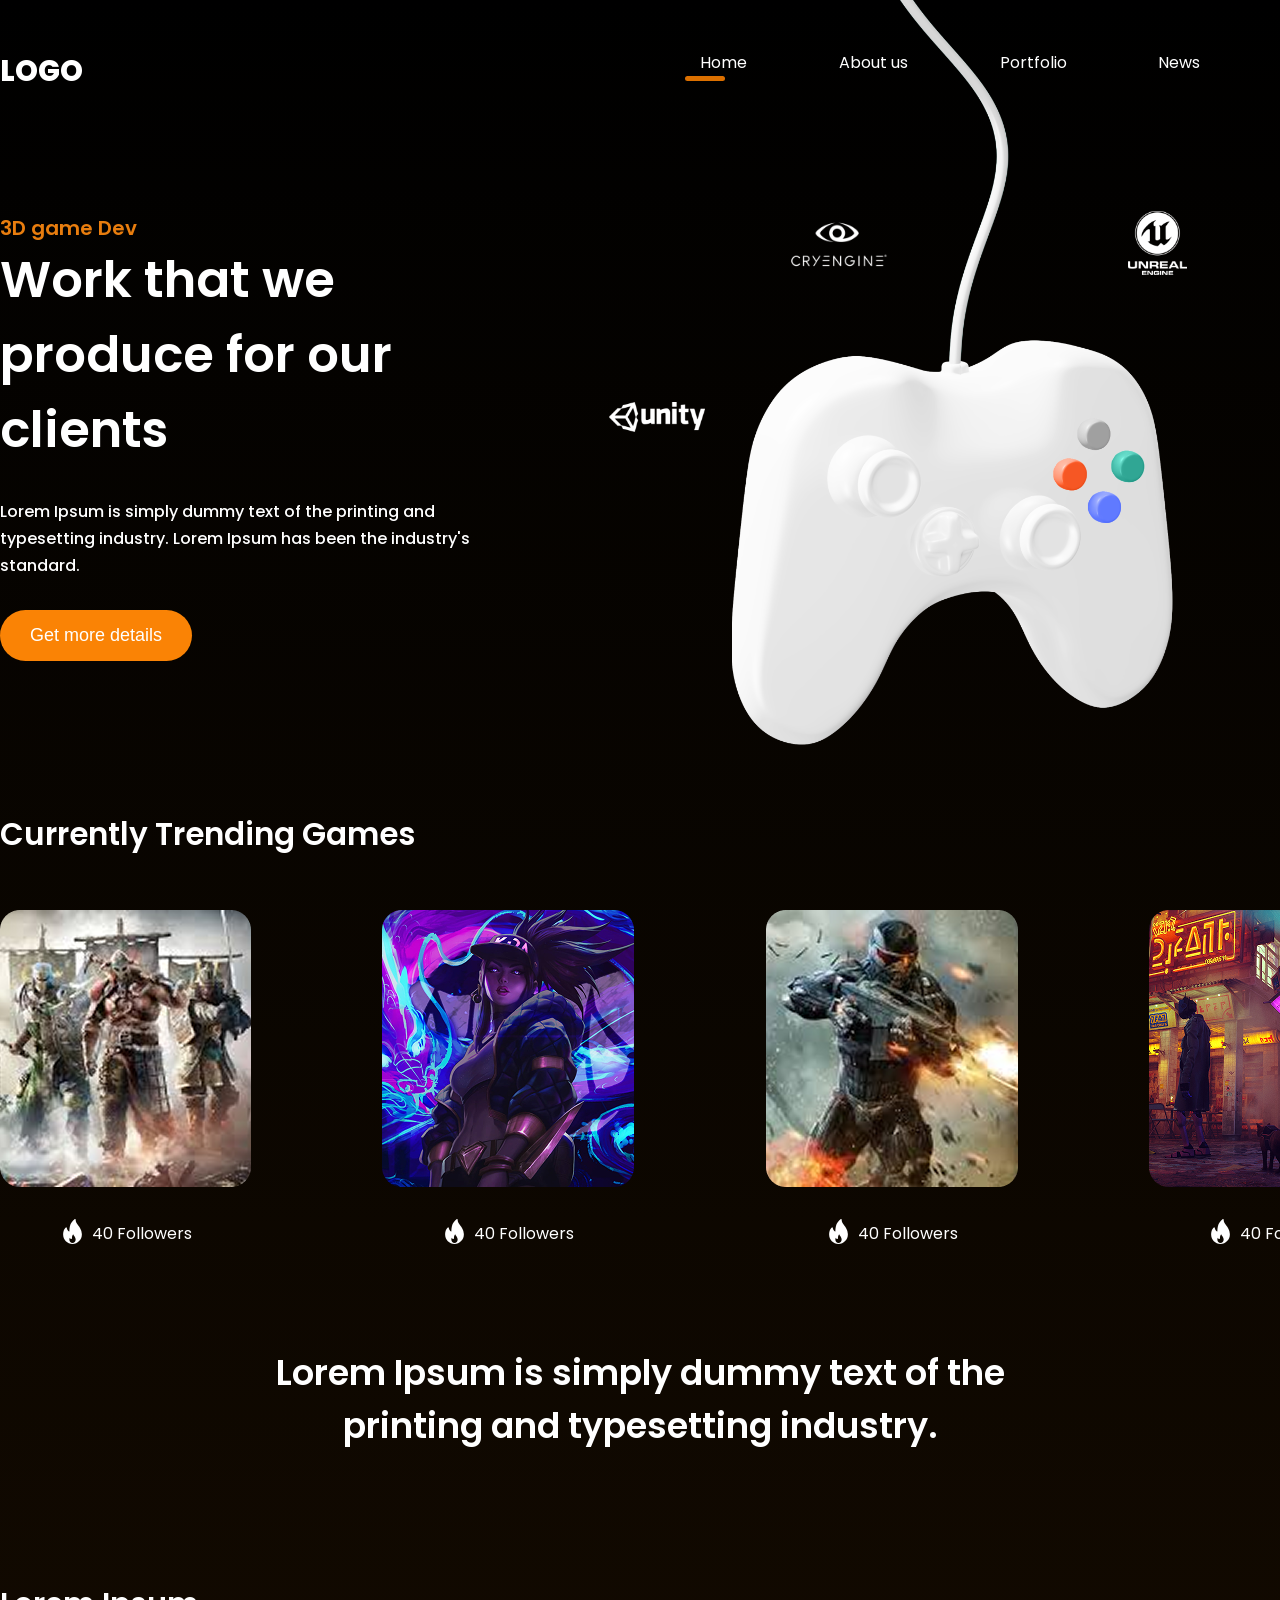
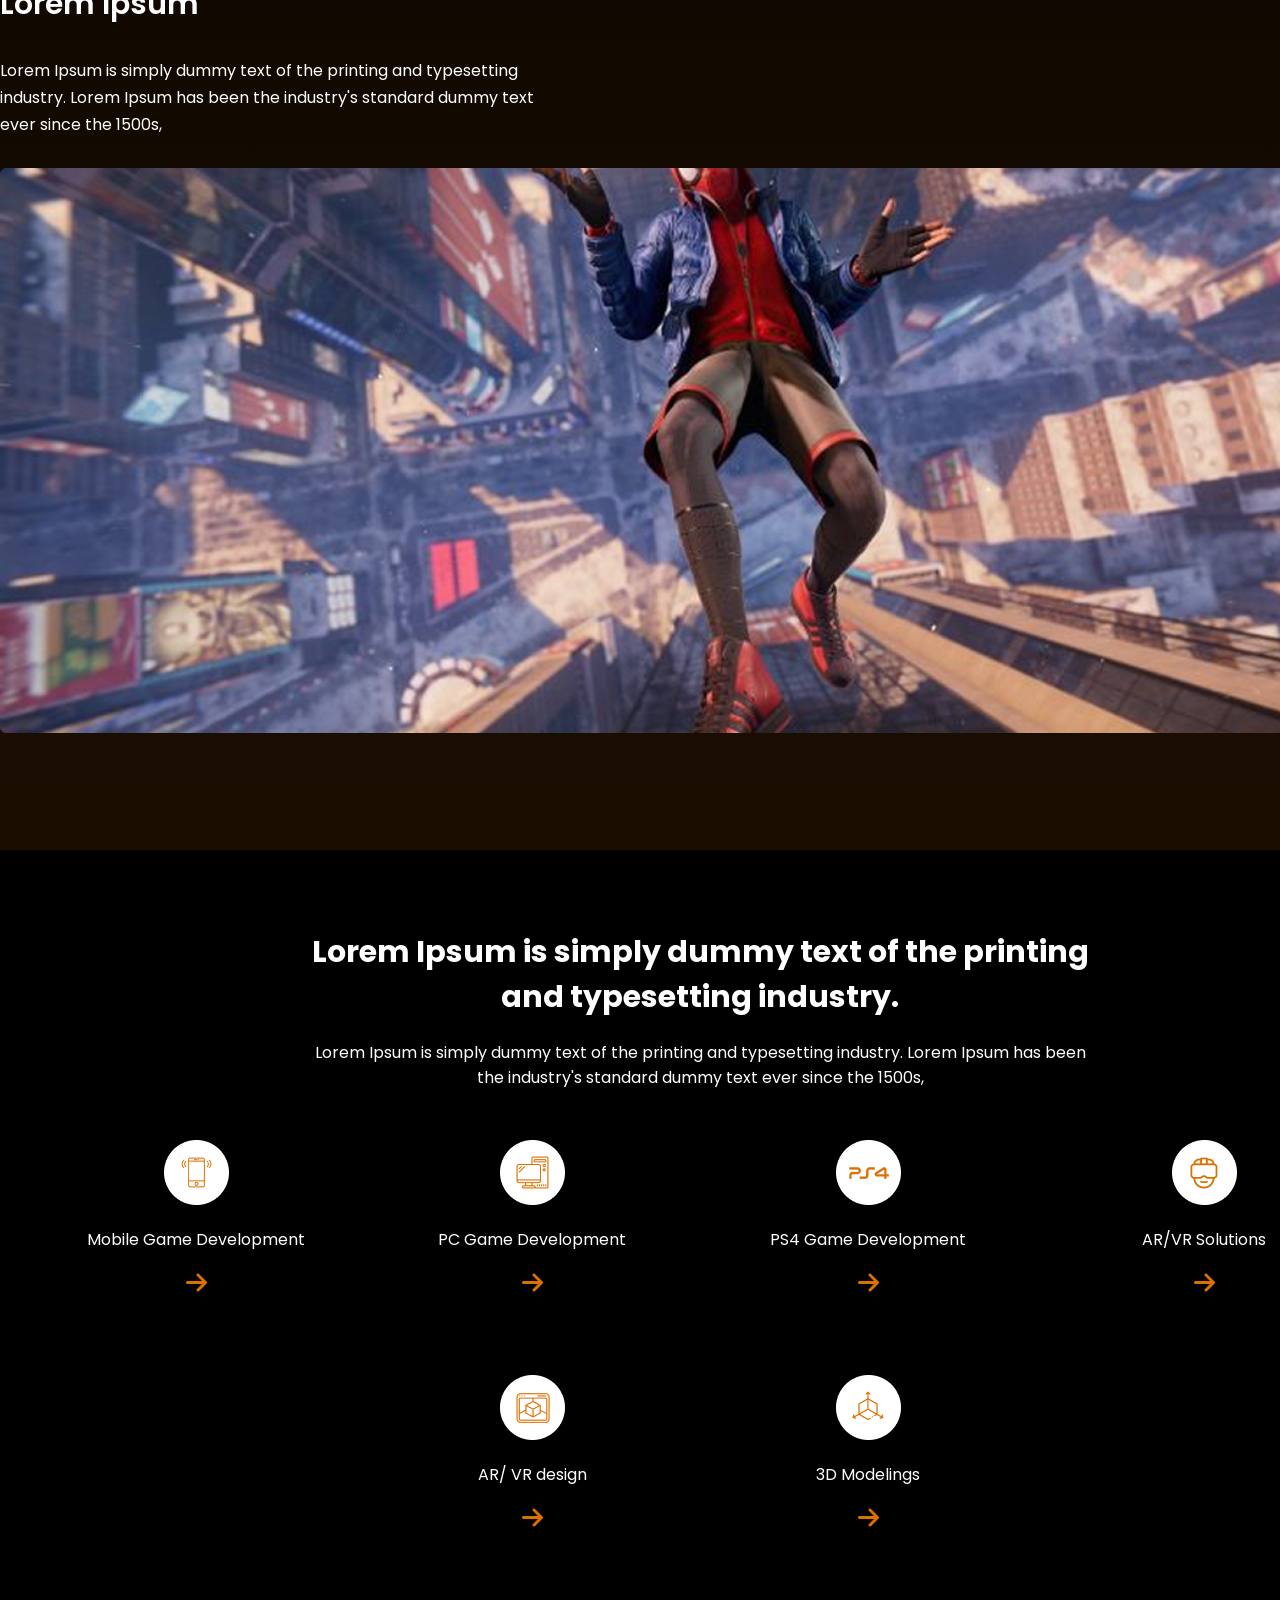
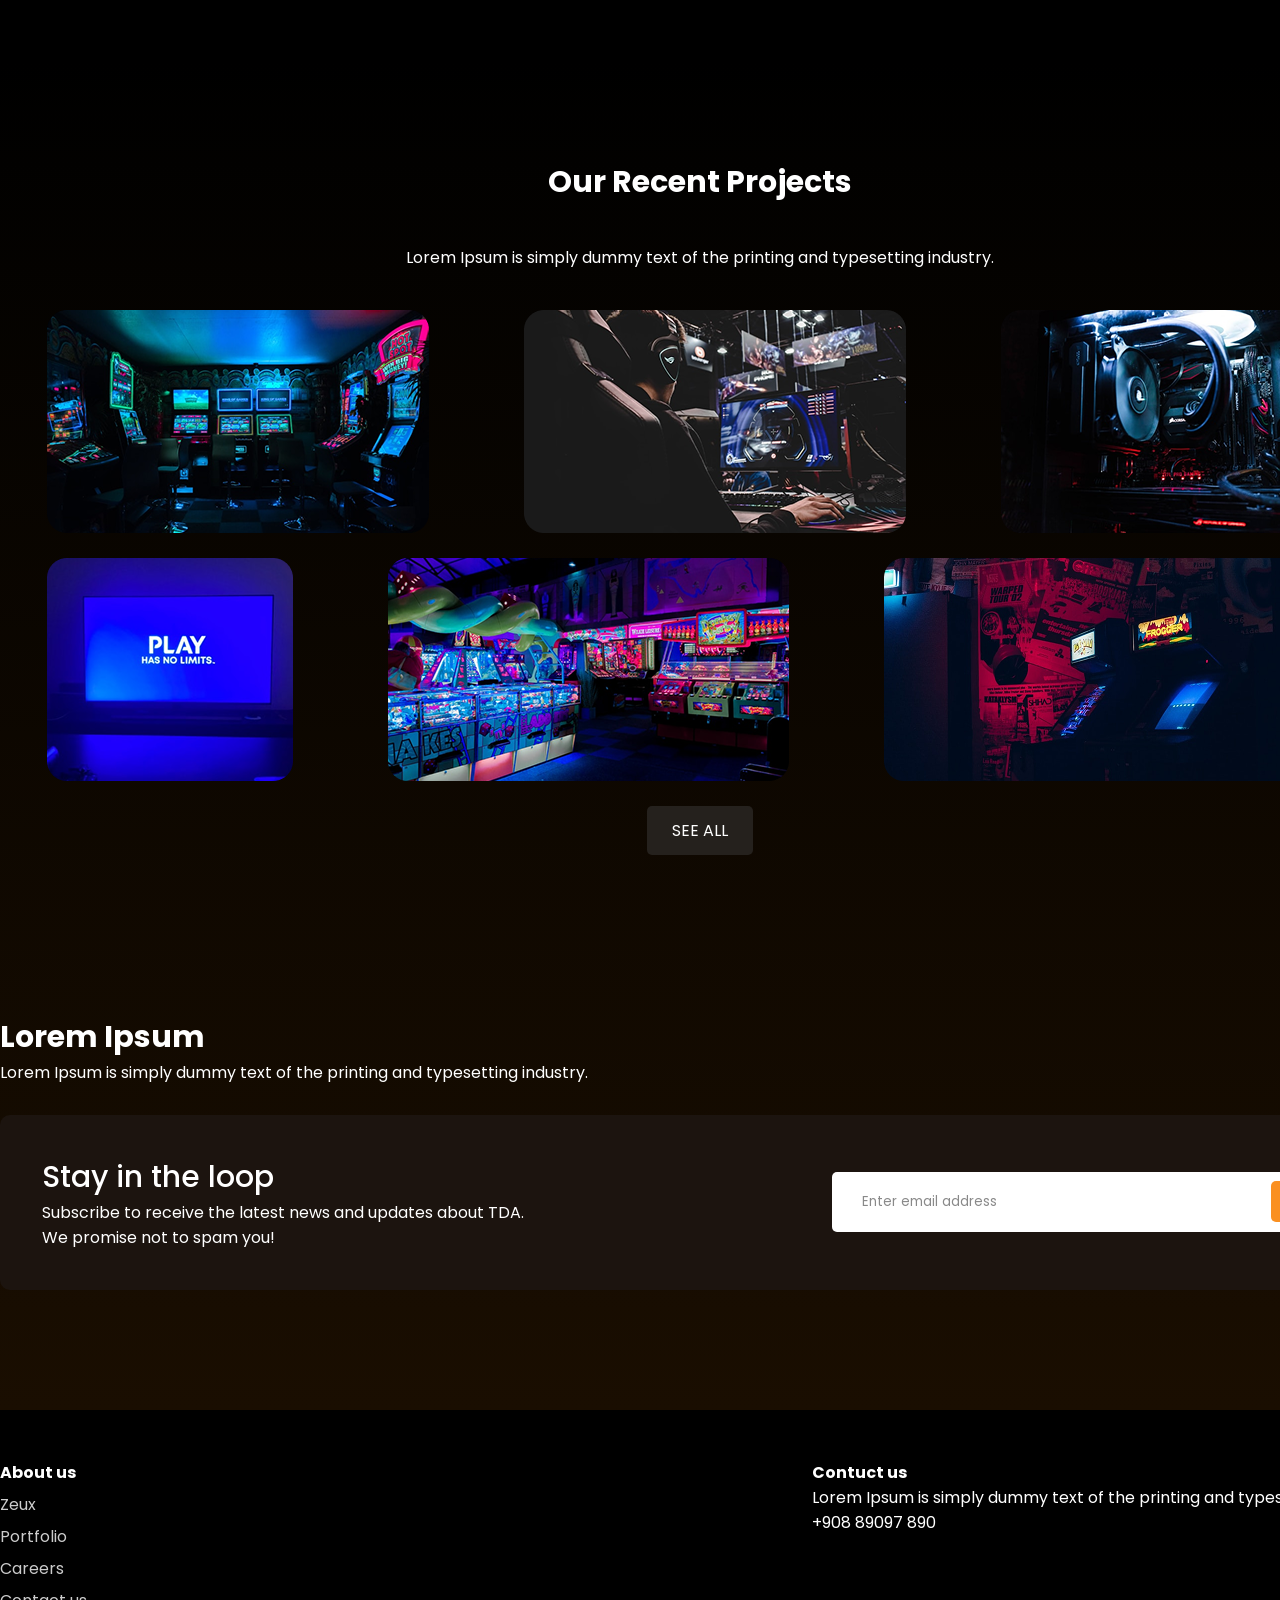
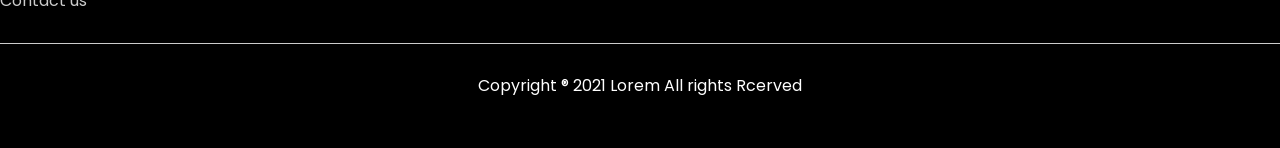
==== commit 069b91e6: "Add files via upload" ====
--- a/index.html
+++ b/index.html
@@ -12,11 +12,11 @@
             <span class = "logo">logo</span>
             <nav>
              <ul>
-                  <li class = "active"><a href = "#">Home</a></li>
-                  <li><a href = "#">About us</a></li>
+                  <li class = "active"><a href = "/">Home</a></li>
+                  <li><a href = "/about.html">About us</a></li>
                  <li><a href = "#">Portfolio</a></li>
                  <li><a href = "#">News</a></li>
-                 <li class = "btn"><a href = "#">Contacts</a></li>
+                 <li class = "btn"><a href = "/contacts.html">Contacts</a></li>
               </ul>
          </nav>
         </header>
--- a/css/main.css
+++ b/css/main.css
@@ -9,6 +9,7 @@
     font-weight: 400;
     color: #fff;
     font-size: 16px;
+    background: #000;
 }
 a {
     text-decoration: none; 
@@ -103,7 +104,7 @@
     line-height: 170%;
     margin: 30px 0;
 }
-.hero--info .btn {
+.hero--info .btn, .hero-about .info btn {
     background:#FA8305;
     color:#fff;
     border-radius: 50px;
@@ -112,7 +113,7 @@
     transition: all 500ms ease;
     font-size: 18px;
 }
-.hero--info .btn:hover {
+.hero--info .btn:hover, .hero-about .info btn:hover {
     cursor: pointer;
     transform: scale(1.1);
 }
@@ -291,6 +292,94 @@
     z-index: 2;
     color:#fff;
 }
+
+.hero-contacts h1{
+    text-align: center;
+    margin-top: 70px;
+    margin-bottom: 30px;
+    font-size: 33px;
+}
+
+.hero-contacts p{
+    text-align: center;
+}
+
+.hero-contacts img{
+    width:70%;
+    margin: 80px 15%;
+}
+
+.feedback p{
+    text-align: center;
+    margin-top: 10px;
+}
+
+.feedback form{
+    margin: 80px auto;
+    width: 600px;
+}
+
+.feedback form .inline{
+    display: flex;
+    justify-content: space-between;
+}
+
+.feedback form .inline > div{
+    width: 50%;
+}
+.feedback form label{
+    color: #4F4F4F;
+    font-size: 14px;
+}
+.feedback form input, 
+.feedback form textarea{
+    background: #2C2420;
+    border-radius: 10px;
+    border: 0.6px solid #CECECE;
+    display: block;
+    width: 90%;
+    padding: 15px 10px;
+    outline: none;
+    color:#fff;
+    margin-top: 7px;
+    margin-bottom: 20px;
+}
+
+.feedback form .one-line{
+    width: 96%;
+}
+
+.feedback form textarea{
+    resize: none;
+    height: 200px;
+}
+
+.feedback form button{
+    background: #DC7000;
+    border-radius: 5px;
+    border: 0;
+    float: right;
+    cursor: pointer;
+    color: #fff;
+    padding: 15px 35px;
+    transition: all 500ms ease;
+}
+
+.feedback form button:hover{
+    background: #b01414;
+}
+.feedback h2{
+    text-align: center;
+    font-weight: 500;
+    font-size: 30px;
+}
+
+.feedback{
+    padding: 70px 0;
+    background: #1c140f;
+}
+
+
 footer{
     background: #000;
     padding: 50px 0;
@@ -323,4 +412,59 @@
 }
 footer > p{
     text-align: center;
+}
+.hero-about{
+    position: relative;
+}
+.hero-about img{
+    position: absolute;
+    right: -150px;
+    top: 0;
+}
+
+.work {
+    padding: 80px 0;
+}
+.work h2{
+    font-size:25px;
+    margin-bottom: 40px;
+}
+.work .blocks{
+    display: flex;
+    justify-content: space-between;
+}
+
+.work .blocks .block{
+    width: 25%;
+    border-radius: 10px;
+    padding: 50px 35px;
+    background: #1c140f;
+}
+.work .blocks .block h3{
+    font-size: 20px;
+    margin: 20px 0;
+}
+.work .blocks .block .badge{
+    border-radius: 7px;
+    padding: 10px 20px;
+}
+.work .blocks .block .badge.purple{
+    background: #560F67;
+}
+.work .blocks .block .badge.brown{
+    background: #31190D;
+}
+.work .blocks .block .badge.green{
+    background: #192A1D;
+}
+.hero-about .info{
+    width: 500px;
+    padding: 250px 0;
+}
+.hero-about .info h1{
+    margin-bottom: 15px;
+    font-size: 30px;
+}
+.hero-about .info btn{
+    margin-top: 20px;
 }
